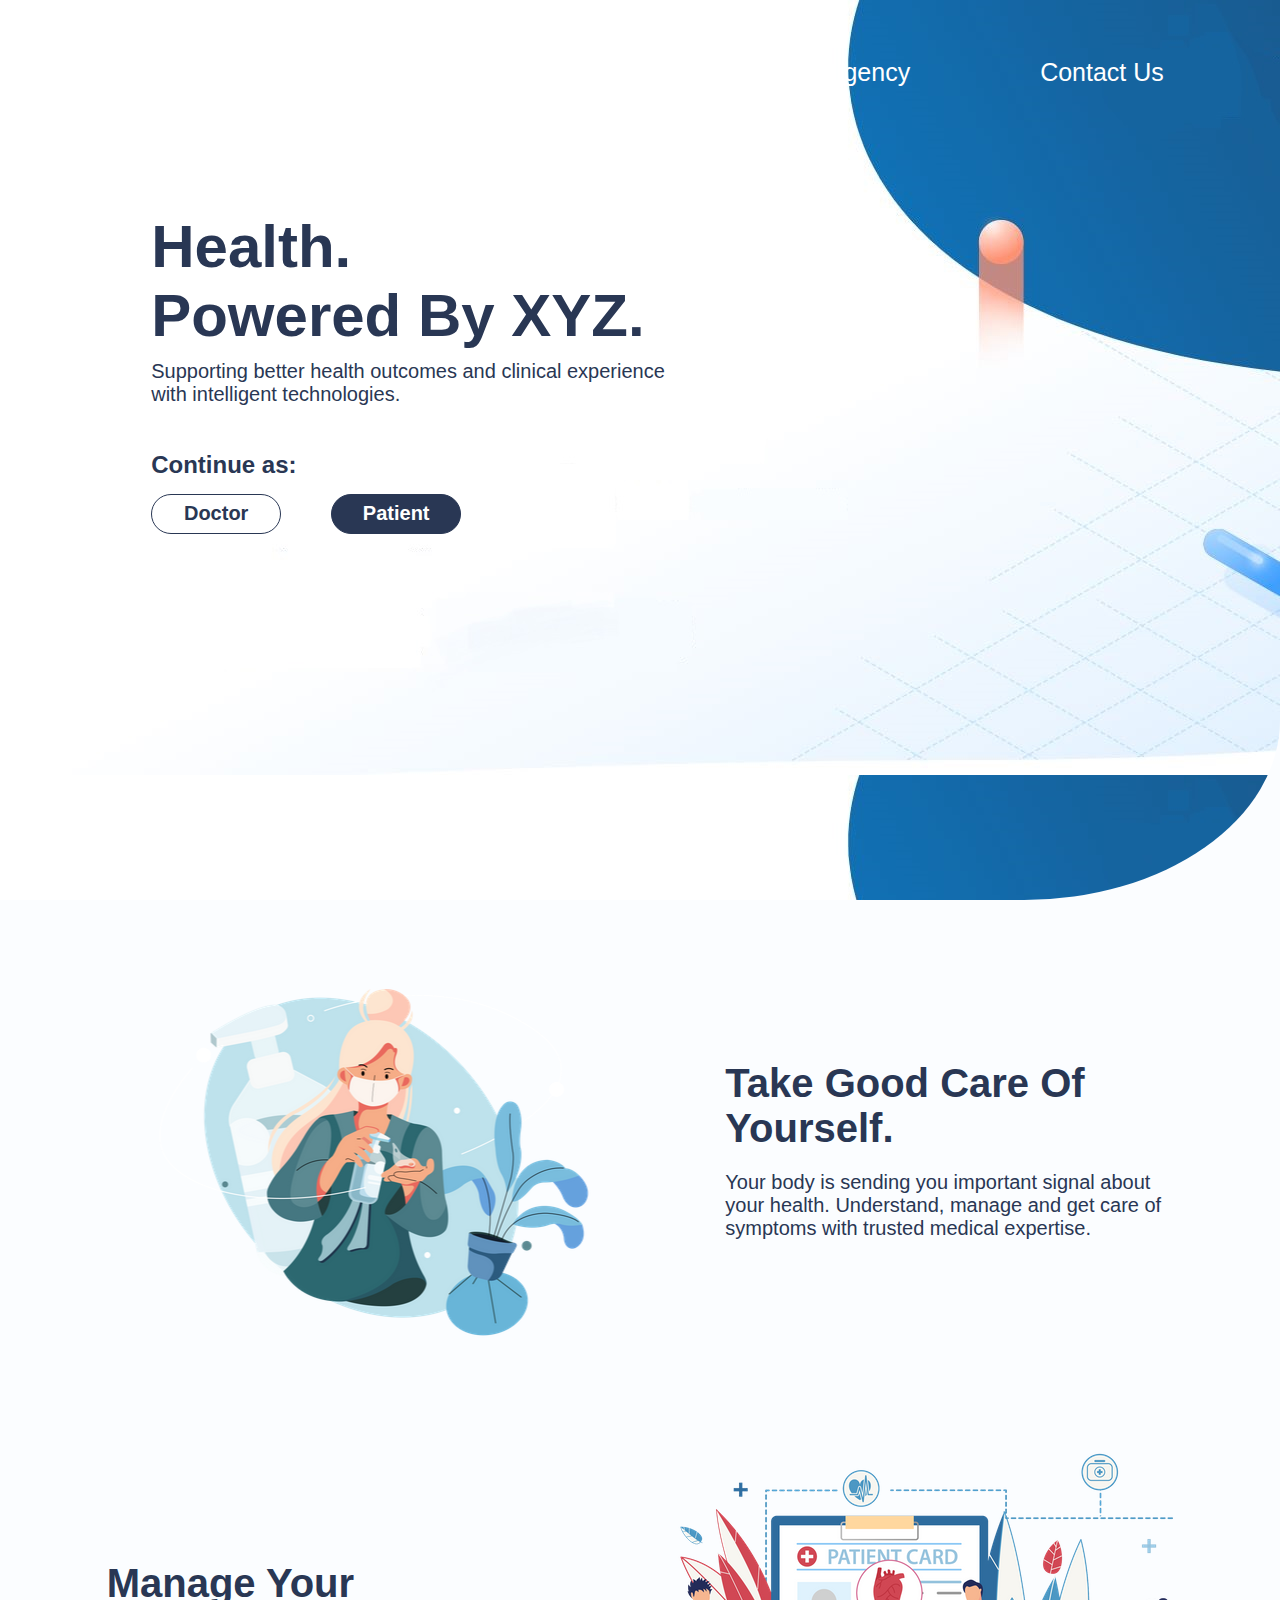
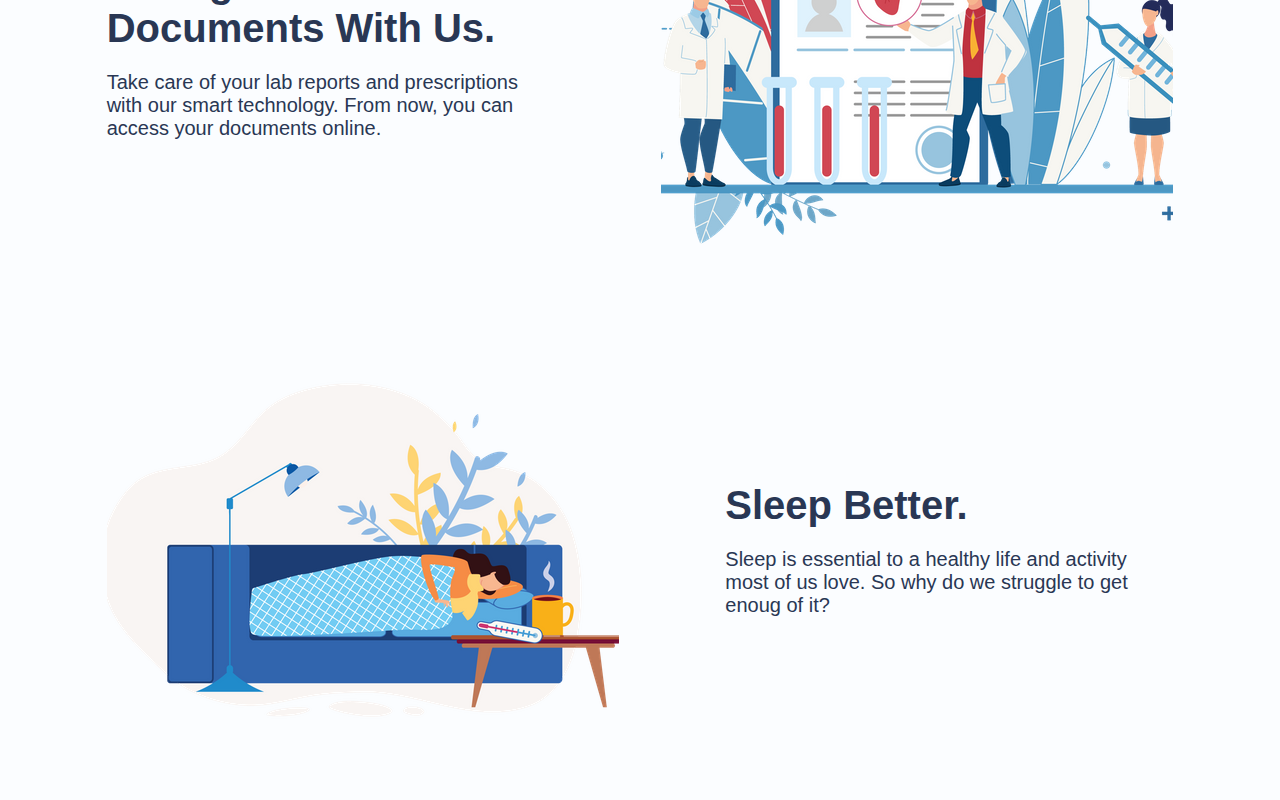
==== Landing Page/index.html @ e5651b92 "page added" ====
<!DOCTYPE html>
<html lang="en">
<head>
    <meta charset="UTF-8">
    <meta name="viewport" content="width=device-width, initial-scale=1.0">
    <title>Landing Page</title>
    <link rel="stylesheet" href="style.css">
</head>
<body>
    <div class="container">
        <div class="div1">
            <div class="headings">
                <ul>
                    <li>Emergency</li>
                    <li>Contact Us</li>
                    
                </ul>

            </div>
            <div class="content">
                <h1>Health.<br>
                Powered By XYZ.</h1>
                <h3>Supporting better health outcomes and clinical experience with intelligent technologies.</h3>
                <h2>Continue as:</h2>
                <div class="buttons">
                    <div class="loginD">Doctor</div>
                    <div class="loginP">Patient</div>
                </div>
            </div>
            
        </div>
        <div class="div2">
            <div class="image2"></div>
            <div class="content2">
                <h1>Take Good Care Of Yourself.</h1>
                <p>Your body is sending you important signal about your health. Understand, manage and get care of symptoms with trusted medical expertise.</p>
            </div>
        </div>
        <div class="div3">
            <div class="content3">
                <h1>Manage Your Documents With Us.</h1>
                <p>Take care of your lab reports and prescriptions with our smart technology. From now, you can access your documents online.</p>
            </div>
            <div class="image3"></div>
        </div>
        <div class="div4">
            <div class="image4"></div>
            <div class="content4">
                <h1>Sleep Better.</h1>
                <p>Sleep is essential to a healthy life and activity most of us love. So why do we struggle to get enoug of it?</p>
            </div>
        </div>
        
    </div>
</body>
</html>
---- Landing Page/style.css ----
*{
    margin: 0px;
    padding: 0px;
    font-family: Arial, Helvetica, sans-serif;
    box-sizing: border-box;
}
.container{
    background-color: #f6fbff79;
}
.div1{
    background-image: url(./Capture.JPG);
    min-height: 100vh;
    min-width: 100%;
    padding: 1% 4%;
    border-radius: 0px 0px 20% 0px;
}
.headings ul{
    
    display: flex;
    justify-content: flex-end;
    align-items: center;
    list-style: none;
    color: white;
    font-size: 25px;
    

}
.headings li{
    margin: 45px 65px ;
    cursor: pointer;
}
.content{
    color: #293754;
    margin-left: 100px;
    margin-top: 80px;
    max-width: 45%;
}
.content h1{
    font-size: 60px;
    font-weight: 600;
}
.content h3{
    font-size: 20px;
    font-weight: 400;
    margin-top: 10px;
}
.content h2{
    margin-top: 45px;
    margin-bottom: 15px;
}
.buttons{
    display: flex;
    
}
.loginP{
    margin-left: 50px;
    border: 1px solid #293754;
    display: flex;
    justify-content: center;
    align-items: center;
    font-size: 20px;
    width: 130px;
    height: 40px;
    border-radius: 30px;
    transition: 1s;
    cursor: pointer;
    font-weight: 600;
    color: white;
    background-color:#293754 ;
}
.loginD{
    border: 1px solid #293754;
    display: flex;
    justify-content: center;
    align-items: center;
    font-size: 20px;
    width: 130px;
    height: 40px;
    border-radius: 30px;
    transition: 1s;
    cursor: pointer;
    font-weight: 600;
}
.loginP:hover,.loginD:hover{
    transform: scale(1.1);
}
.div2,.div3,.div4{
    display: flex;
    justify-content: space-evenly;
    align-items: center;
    height: 500px ;
    width: 100%;
}
.image2{
    background-image: url(./lady-sanitizing-her-hands-3247190-2713045.png);
    background-size: auto;
    background-repeat: no-repeat;
    height: 100%;
    width: 40%;
    background-position: center;
}
.content2,.content3,.content4{
    max-width: 35%;
}
.content2 h1, .content3 h1 , .content4 h1{
    color: #293754;
    font-size: 40px;
    font-weight: 600;
}
.content2 p , .content3 p , .content4 p{
    color: #293754;
    font-size: 20px;
    font-weight: 500;
    margin-top: 20px;
}
.image3{
    background-image: url(./doctor-showing-patient-heart-report-to-medical-assistants-for-better-treatment-2245458-1892306\ \(1\).png);
    background-size: auto;
    background-repeat: no-repeat;
    height: 100%;
    width: 40%;
    background-position: center;
}
.image4{
    background-image: url(./lady-sleeping-and-resting-due-to-sickness-2496326-2121051.webp);
    background-size: auto;
    background-repeat: no-repeat;
    height: 100%;
    width: 40%;
    background-position: center;
}
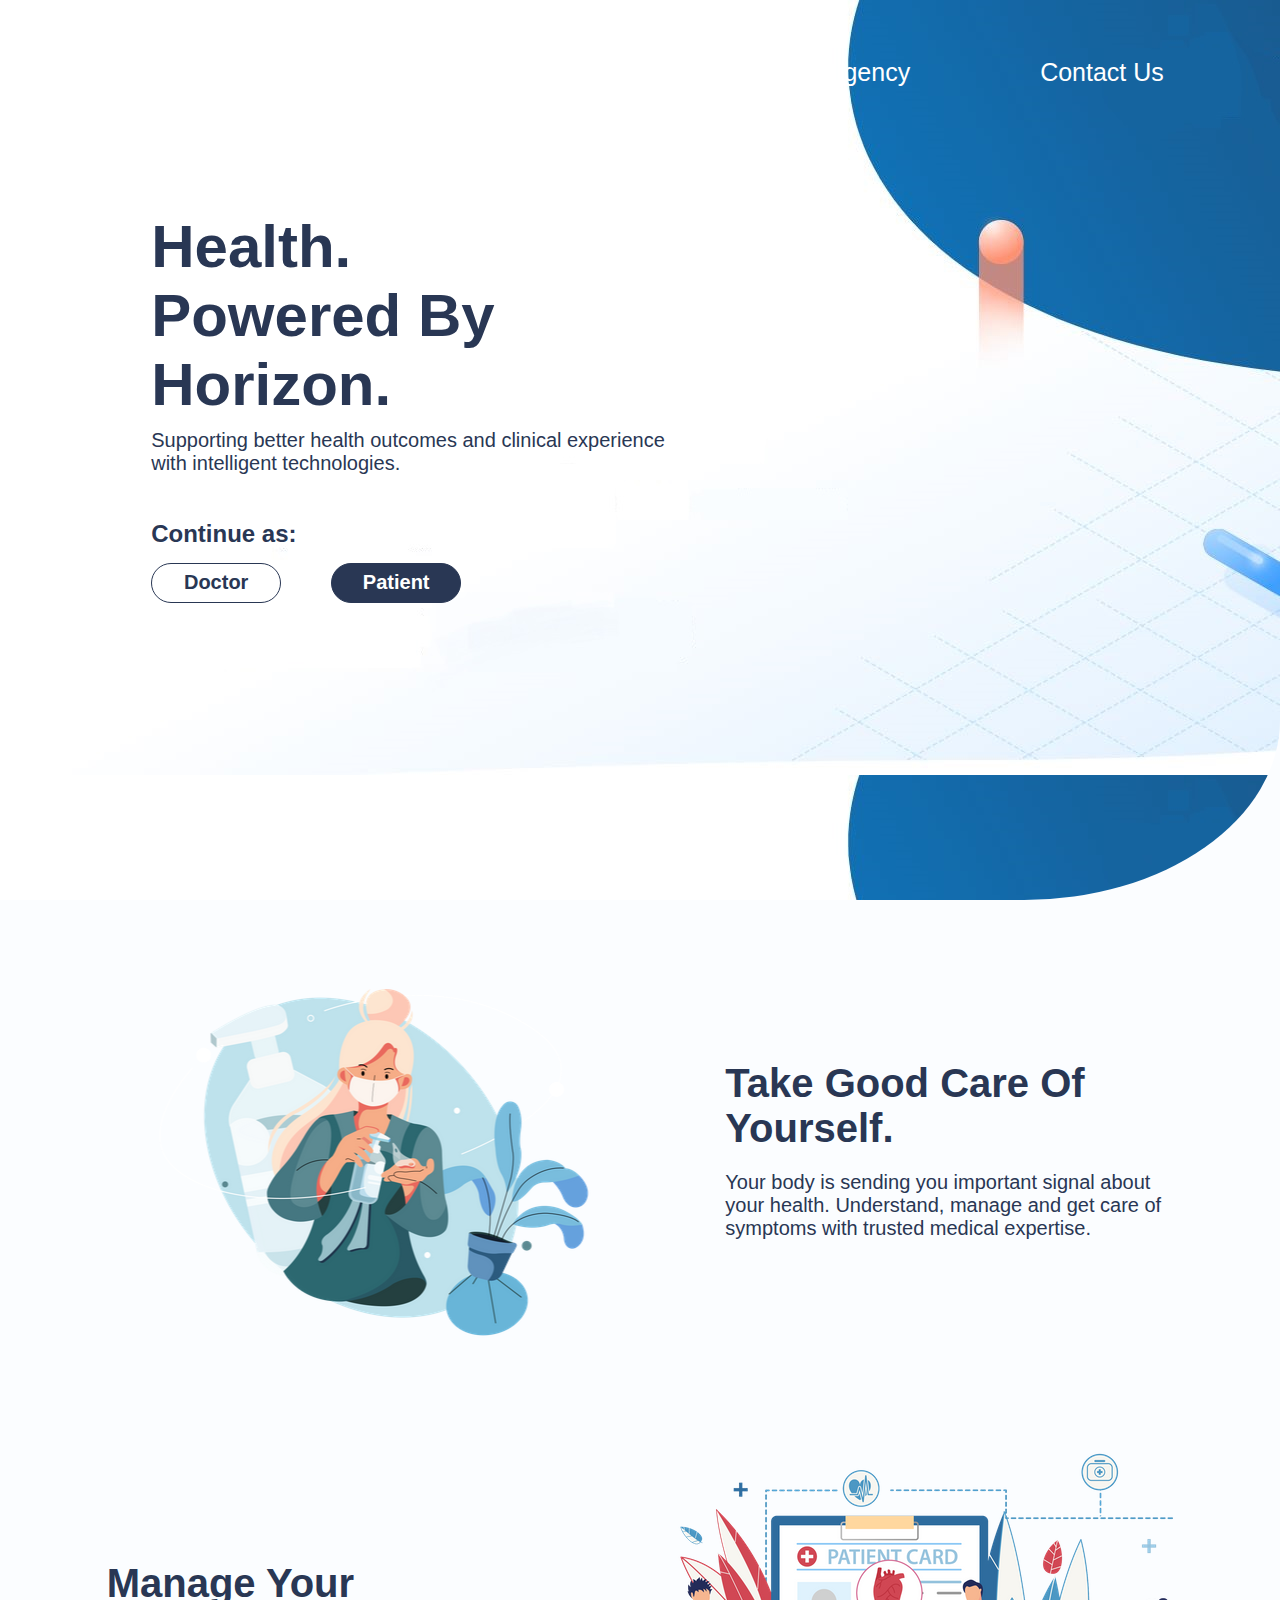
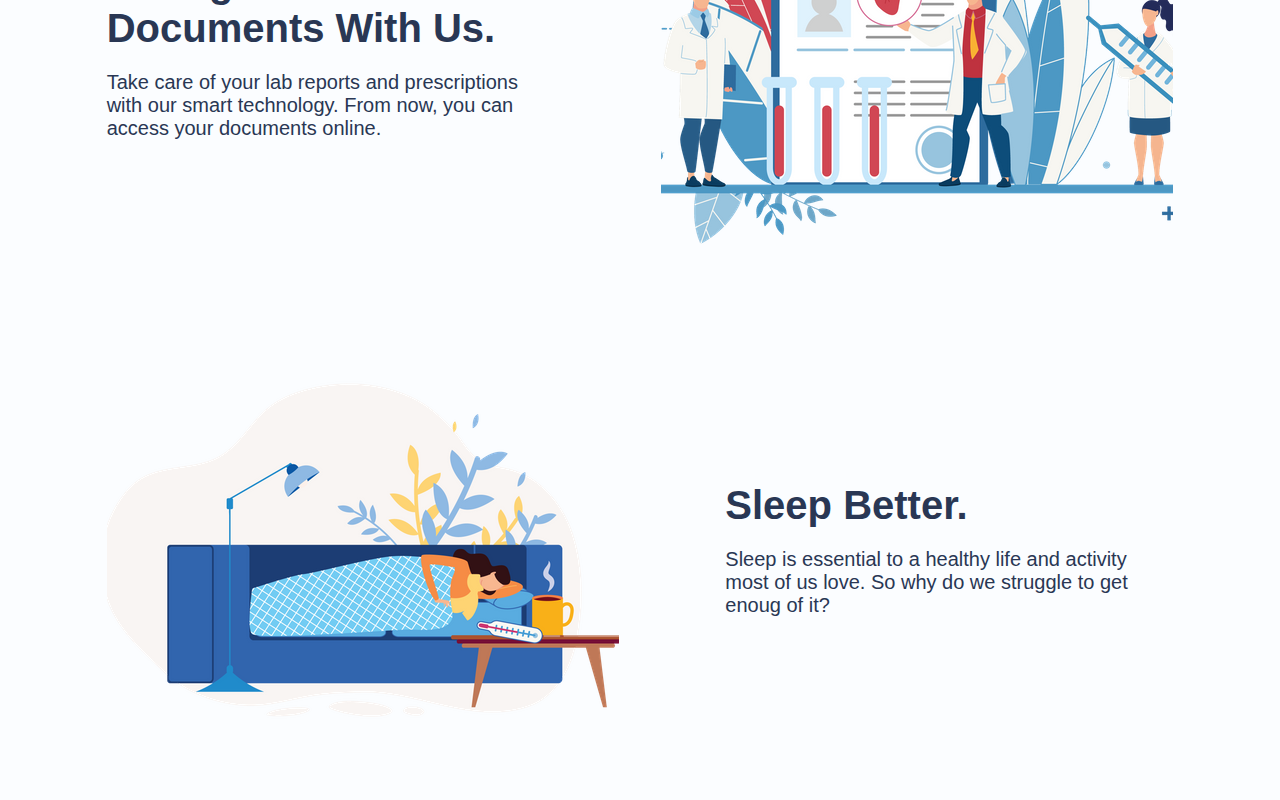
==== commit 5aae2d68: "changes made" ====
--- a/Landing Page/index.html
+++ b/Landing Page/index.html
@@ -19,7 +19,7 @@
             </div>
             <div class="content">
                 <h1>Health.<br>
-                Powered By XYZ.</h1>
+                Powered By Horizon.</h1>
                 <h3>Supporting better health outcomes and clinical experience with intelligent technologies.</h3>
                 <h2>Continue as:</h2>
                 <div class="buttons">
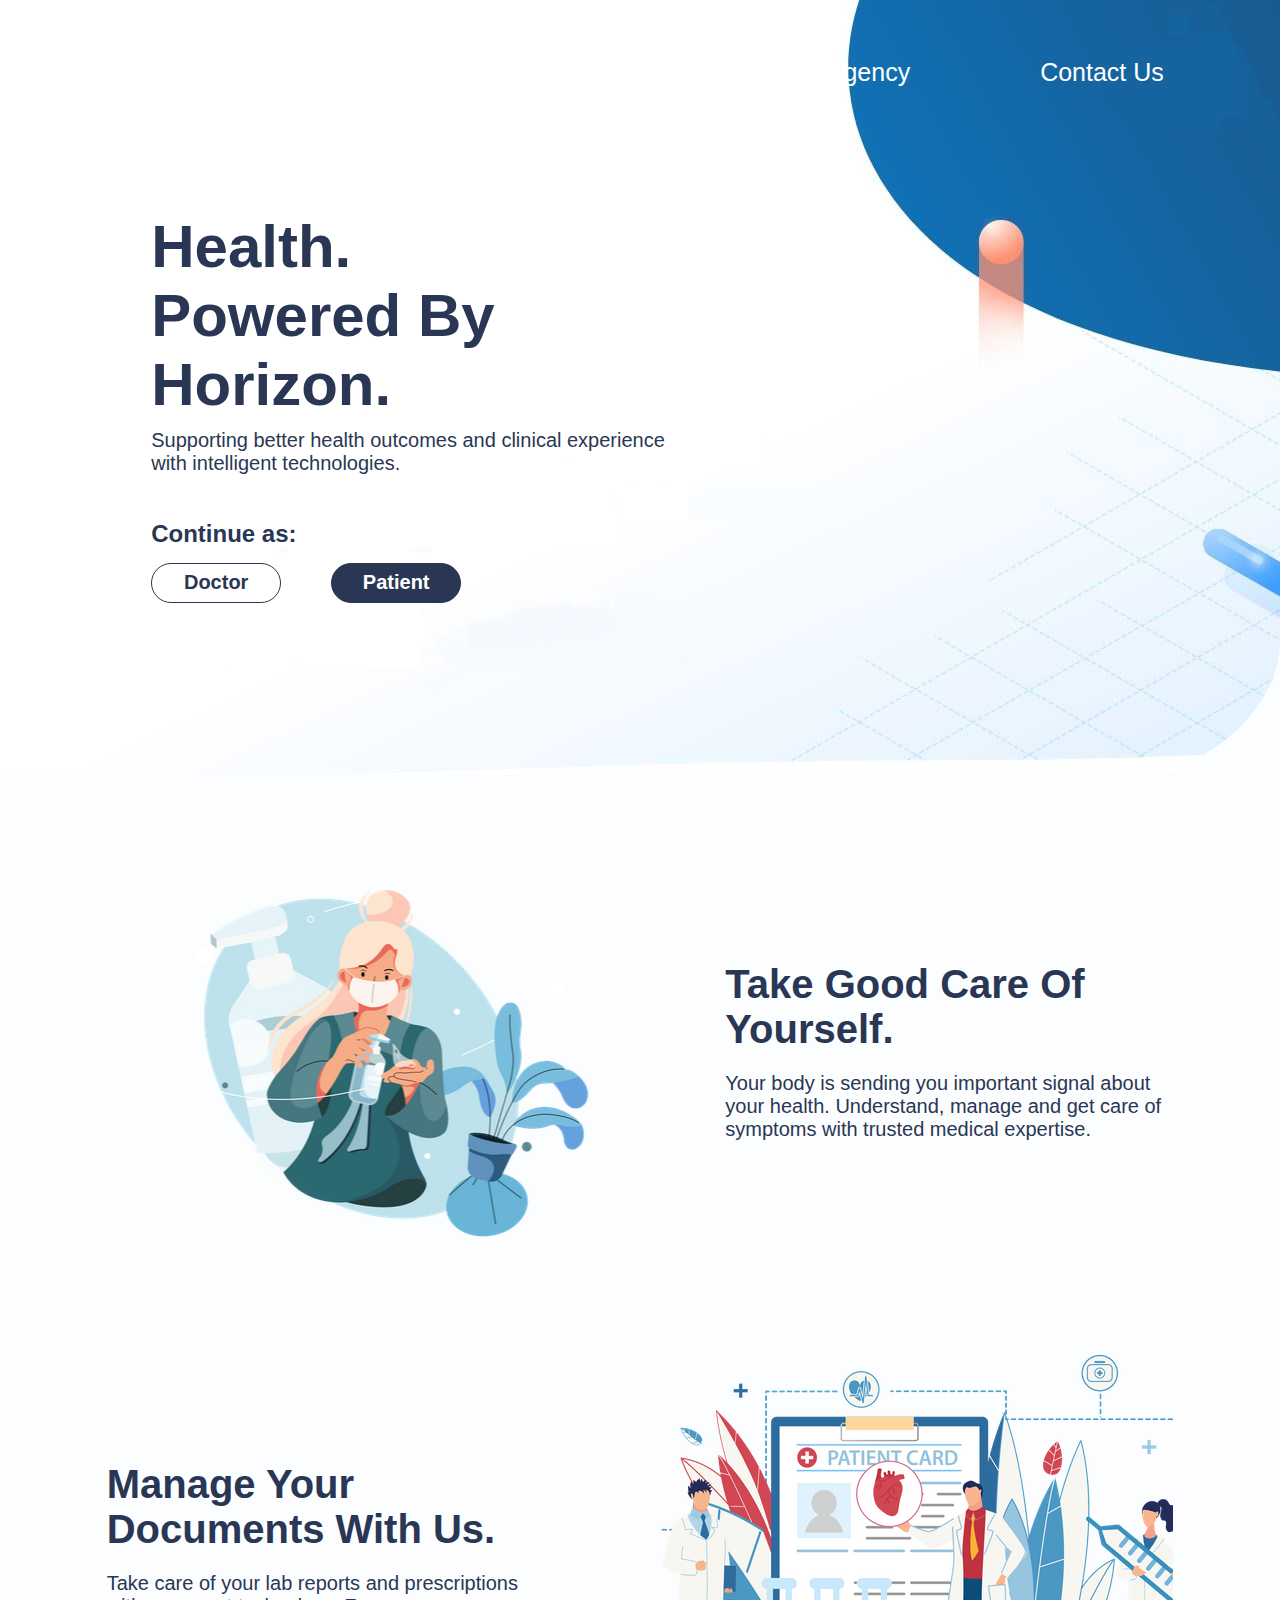
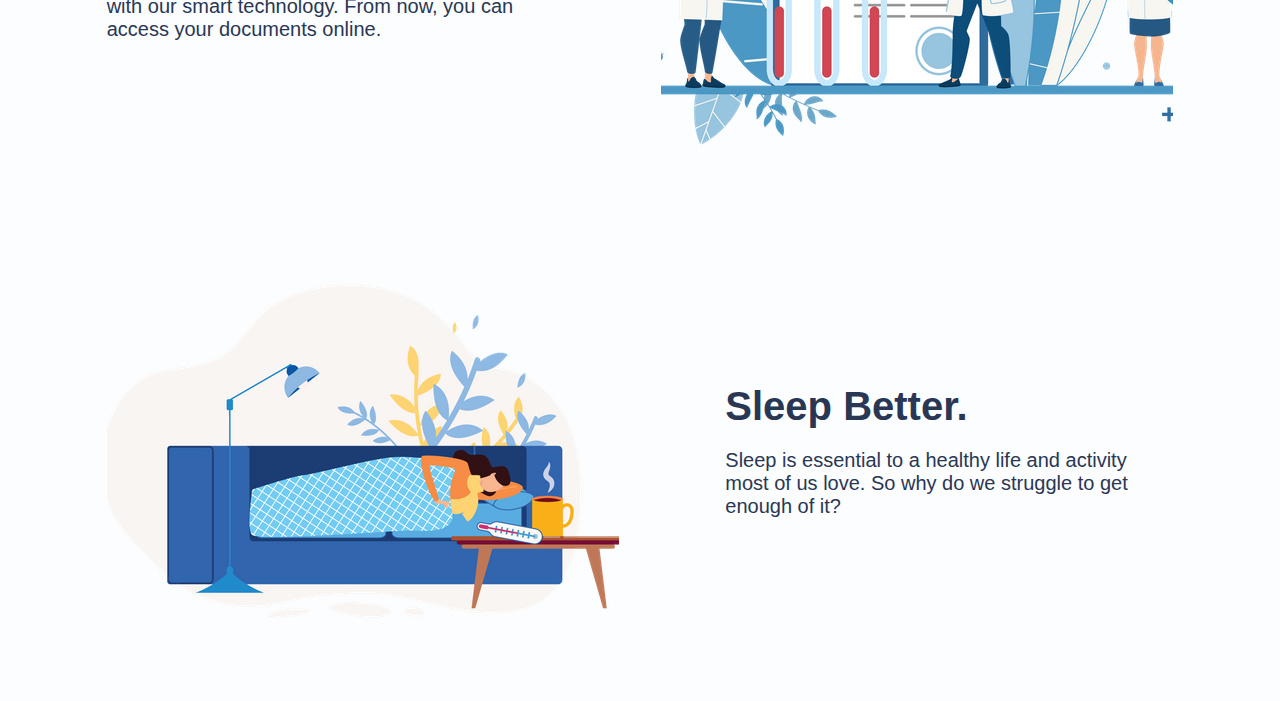
==== commit d7db4a2c: "queries added" ====
--- a/Landing Page/index.html
+++ b/Landing Page/index.html
@@ -47,7 +47,7 @@
             <div class="image4"></div>
             <div class="content4">
                 <h1>Sleep Better.</h1>
-                <p>Sleep is essential to a healthy life and activity most of us love. So why do we struggle to get enoug of it?</p>
+                <p>Sleep is essential to a healthy life and activity most of us love. So why do we struggle to get enough of it?</p>
             </div>
         </div>
         
--- a/Landing Page/style.css
+++ b/Landing Page/style.css
@@ -9,7 +9,8 @@
 }
 .div1{
     background-image: url(./Capture.JPG);
-    min-height: 100vh;
+    background-repeat: no-repeat;
+    min-height: 89vh;
     min-width: 100%;
     padding: 1% 4%;
     border-radius: 0px 0px 20% 0px;
@@ -129,3 +130,215 @@
     width: 40%;
     background-position: center;
 }
+@media only screen and (orientation:landscape) and (max-width:1025px){
+    .div1{
+        background-size: contain;
+    }
+}
+@media only screen and (orientation:landscape) and (max-width:825px){
+    .div1{
+        background-size: contain;
+        background-position: right;
+
+    }
+    .headings{
+        height: fit-content;
+    }
+    .headings li{
+        font-size: large;
+        margin-right: 25px;
+        margin-bottom: 12px;
+
+    }
+    .content{
+        margin-top: 0px;
+        margin-left: 30px;
+    }
+    .content h1{
+        font-size: xx-large;
+        
+    }
+    .content h2{
+        font-size: large;
+        margin-top: 15px;
+    }
+    .content p{
+        font-size: medium;
+    }
+    .loginP,.loginD{
+        font-size: 15px;
+        width: 100px;
+        height: 30px;
+    }
+    .image2,.image3,.image4{
+        background-size: 150%;
+
+    }
+    .content2,.content3,.content4{
+        max-width: 45%;
+    }
+    .div2,.div3,.div4{
+        height: 325px;
+
+    }
+    .content2 h1,.content3 h1,.content4 h1{
+        font-size: 30px;
+    }
+    .content2 p,.content3 p,.content4 p{
+        font-size: 16px;
+    }
+}
+@media only screen and (orientation:landscape) and (max-width:740px){
+    .div1{
+        background-position: left top;
+        
+    }
+    .content{
+        max-width: 55%;
+    }
+}
+@media only screen and (orientation:landscape) and (max-width:650px){
+    .headings li{
+        margin: 40px 30px;
+    }
+}
+@media only screen and (orientation:landscape) and (max-width:570px){
+    .div2,.div3,.div4{
+        height: 275px;
+
+    }
+    .headings li{
+        margin: 30px 20px;
+        font-size: medium;
+    }
+    .content{
+        max-width: 65%;
+    }
+    .content h1{
+        
+        font-size: 30px;
+    }
+    .content h3{
+        font-size: 15px;
+    }
+}
+@media only screen and (orientation:portrait) and (max-width:1026px){
+    .div1{
+        background-size:contain;
+        min-height:45vh;
+    }
+    .content{
+        max-width: 65%;
+        margin-left: 50px;
+    }
+
+}
+@media only screen and (orientation:portrait) and (max-width:770px){
+    .div1{
+        background-size:contain;
+        min-height:45vh;
+    }
+    .content{
+        max-width: 65%;
+       margin-left: 50px;
+       margin-top: 0px;
+    }
+    .content h1{
+        font-size: 45px;
+    }
+    .headings li{
+        margin: 45px 30px;
+    }
+    .image2,.image3,.image4{
+        background-size: 180%;
+    }
+    .content2,.content3,.content4{
+        max-width: 45%;
+    }
+    .div2,.div3,.div4{
+        height:400px
+    }
+}
+@media only screen and (orientation:portrait) and (max-width:450px){
+    .div1{
+        background-size: 120%;
+        min-height: 37vh;
+        background-position: right top;
+    }
+    .headings li{
+        margin: 20px 10px;
+        font-size: medium;
+    }
+    .content{
+        margin-left: 30px;
+        margin-top: 10px;
+        max-width: 80%;
+    }
+
+    .content h1{
+        font-size: 25px;
+    }
+    .content h3{
+        font-size: 15px;
+    }
+    .content h2{
+        margin-top: 15px;
+        font-size: 20px
+    }
+    .loginP,.loginD{
+        height: 30px;
+        width: 90px;
+        font-size: medium;
+        
+    }
+    .loginP{
+        margin-left: 15px;
+    }
+    .div2,.div3,.div4{
+        flex-direction: column;
+        height: 510px;
+    }
+    .div3{
+        flex-direction: column-reverse;
+        height: 500px;
+    }
+    .content2, .content3, .content4 {
+        max-width: 85%;
+        padding-bottom: 50px;
+        border-bottom: 6px double gray;
+    }
+    .content2 h1, .content3 h1, .content4 h1{
+        font-size: 25px;
+        
+    }
+    .content2 p, .content3 p, .content4 p{
+        font-size: 17px;
+        font-weight: 500;
+        display: flex;
+        align-items: center;
+        
+    }
+     .image2,.image3,.image4{
+         
+        background-size: cover;
+        width: 70%;
+        height: 47%;
+        background-position: center;
+    } 
+    .image3{
+        height: 35%;
+    }
+    .image4{
+        height: 60%;
+    }
+}
+@media only screen and (orientation:portrait) and (max-width:330px){
+    .headings li{
+        font-size: 15px;
+        margin: 20px 10px ;
+    }
+    .content{
+        max-width: 90%;
+        margin-left:10px;
+    }
+}